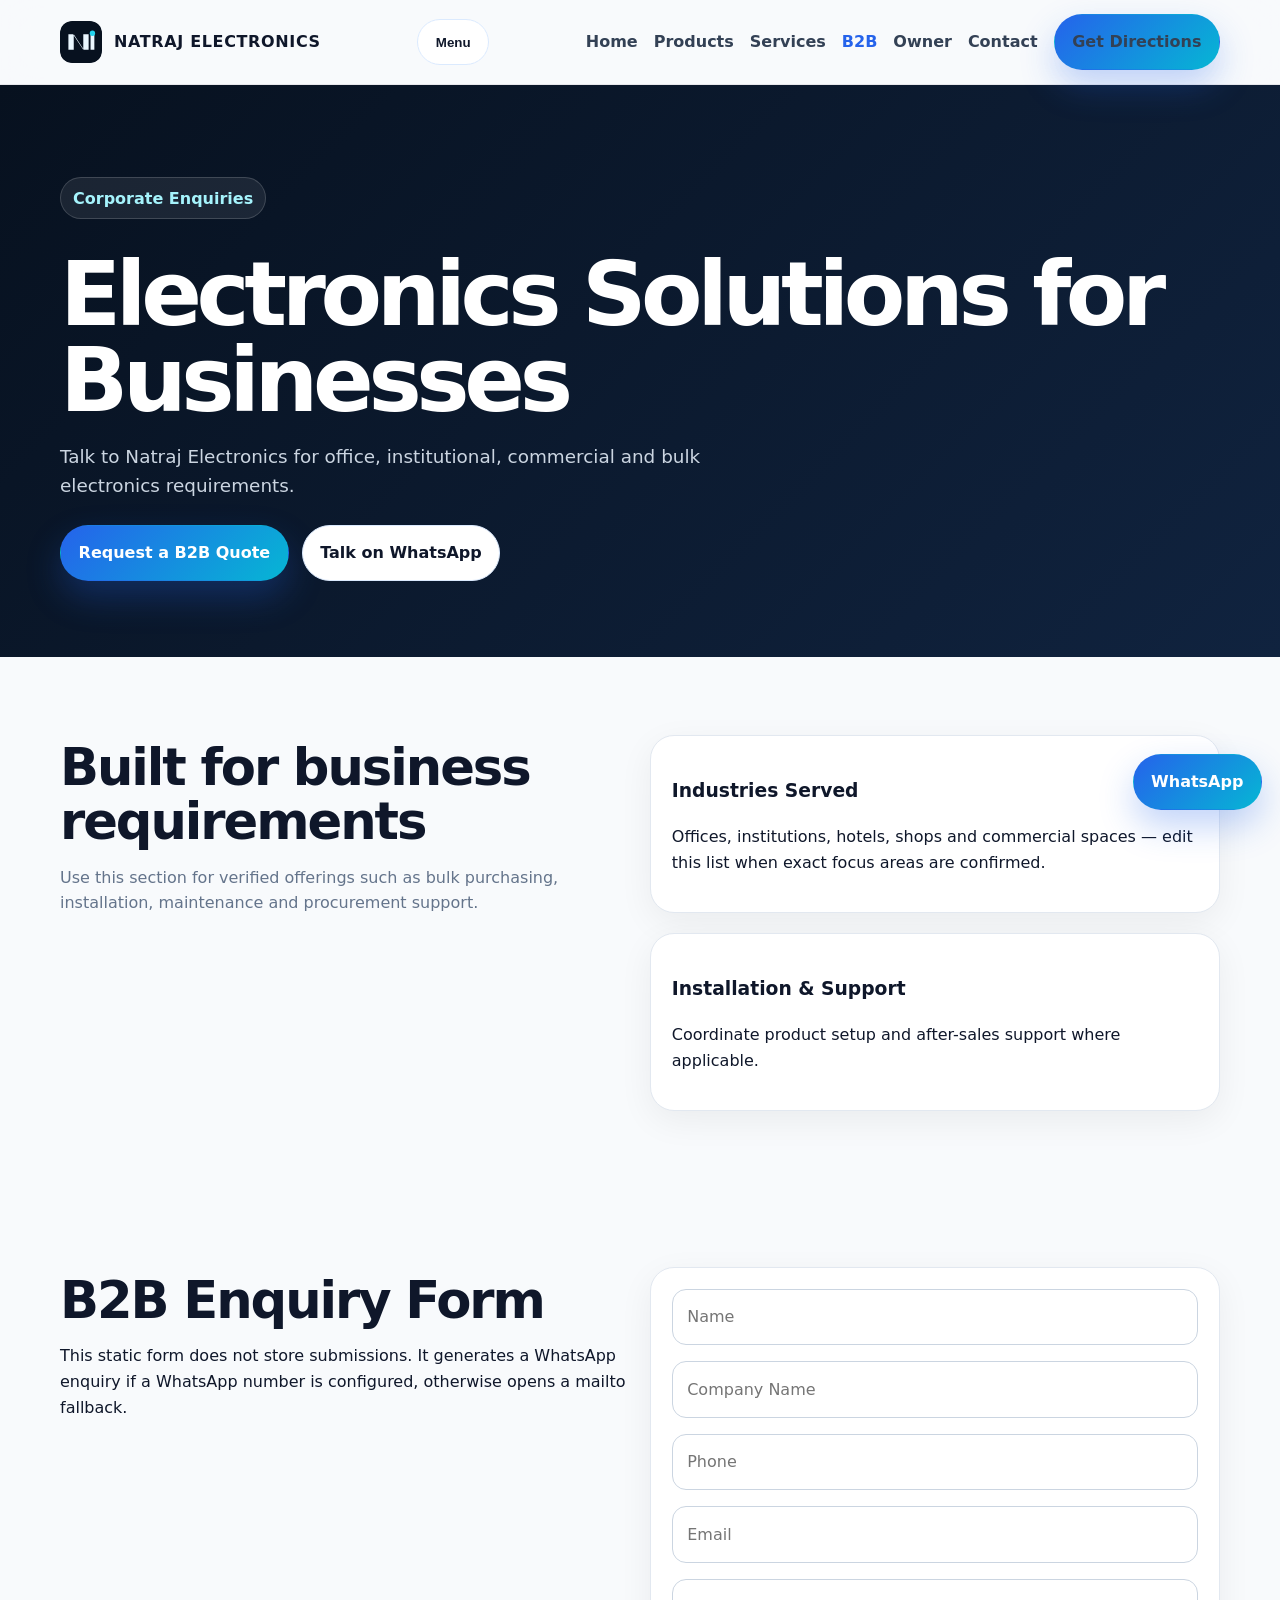
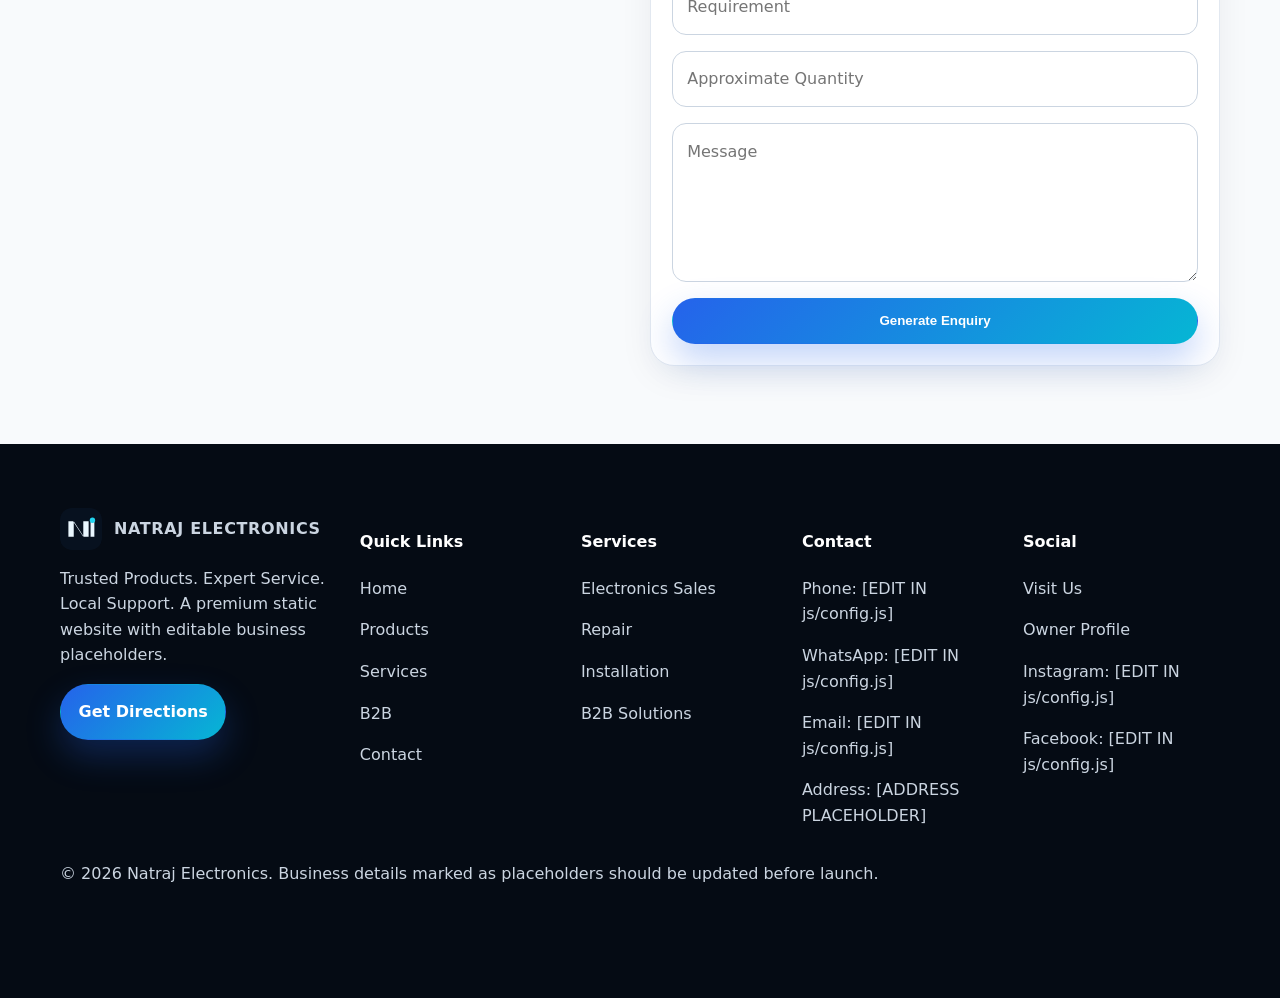
==== b2b.html @ 84f80be2 "Build static Natraj Electronics website" ====
<!doctype html><html lang="en"><head><meta charset="utf-8"><meta name="viewport" content="width=device-width,initial-scale=1"><title>B2B Electronics Solutions | Natraj Electronics</title><meta name="description" content="B2B electronics, bulk purchase, installation and support enquiry page for Natraj Electronics."><link rel="canonical" href="./b2b.html"><meta property="og:title" content="B2B Electronics Solutions | Natraj Electronics"><meta property="og:description" content="B2B electronics, bulk purchase, installation and support enquiry page for Natraj Electronics."><meta property="og:image" content="assets/images/shop/og-image.svg"><meta name="twitter:card" content="summary_large_image"><link rel="icon" href="favicon/favicon.svg"><link rel="apple-touch-icon" href="favicon/apple-touch-icon.svg"><link rel="stylesheet" href="css/style.css"><link rel="stylesheet" href="css/animations.css"><link rel="stylesheet" href="css/responsive.css"><script type="application/ld+json">{"@context":"https://schema.org","@type":"ElectronicsStore","name":"Natraj Electronics","address":"[ADDRESS PLACEHOLDER]","geo":{"@type":"GeoCoordinates","latitude":25.8860802,"longitude":87.193585},"url":"[CANONICAL URL PLACEHOLDER]","telephone":"[PHONE PLACEHOLDER]"}</script></head><body data-page="page"><a class="skip-link" href="#main">Skip to content</a><header class="site-header"><div class="container nav"><a class="brand" href="index.html"><img src="assets/images/logo/mark.svg" alt="Temporary NE brand mark"><span>NATRAJ ELECTRONICS</span></a><button class="btn btn-secondary menu-toggle" aria-expanded="false">Menu</button><nav class="nav-links" aria-label="Primary"><a href="index.html">Home</a><a href="products.html">Products</a><a href="services.html">Services</a><a href="b2b.html">B2B</a><a href="owner.html">Owner</a><a href="contact.html">Contact</a><a class="btn btn-primary" data-link="maps" target="_blank" rel="noopener">Get Directions</a></nav></div></header><main id="main"><section class="page-hero"><div class="container"><p class="eyebrow">Corporate Enquiries</p><h1>Electronics Solutions for Businesses</h1><p class="lead">Talk to Natraj Electronics for office, institutional, commercial and bulk electronics requirements.</p><div class="hero-actions"><a class="btn btn-primary" href="#b2b-form">Request a B2B Quote</a><a class="btn btn-secondary" data-link="whatsapp">Talk on WhatsApp</a></div></div></section><section><div class="container grid cols-2"><div><h2 class="section-title">Built for business requirements</h2><p class="muted">Use this section for verified offerings such as bulk purchasing, installation, maintenance and procurement support.</p><div id="b2bItems" class="filters"></div></div><div class="grid"><div class="card"><h3>Industries Served</h3><p>Offices, institutions, hotels, shops and commercial spaces — edit this list when exact focus areas are confirmed.</p></div><div class="card"><h3>Installation & Support</h3><p>Coordinate product setup and after-sales support where applicable.</p></div></div></div></section><section id="b2b-form"><div class="container grid cols-2"><div><h2 class="section-title">B2B Enquiry Form</h2><p>This static form does not store submissions. It generates a WhatsApp enquiry if a WhatsApp number is configured, otherwise opens a mailto fallback.</p></div><form class="card form" data-enquiry-form><input name="name" placeholder="Name" required><input name="company" placeholder="Company Name"><input name="phone" placeholder="Phone" required><input name="email" type="email" placeholder="Email"><input name="requirement" placeholder="Requirement"><input name="quantity" placeholder="Approximate Quantity"><textarea name="message" rows="5" placeholder="Message"></textarea><button class="btn btn-primary" type="submit">Generate Enquiry</button></form></div></section></main><footer class="site-footer"><div class="container footer-grid"><div><a class="brand" href="index.html"><img src="assets/images/logo/mark.svg" alt="Temporary NE brand mark"><span>NATRAJ ELECTRONICS</span></a><p>Trusted Products. Expert Service. Local Support. A premium static website with editable business placeholders.</p><a class="btn btn-primary" data-link="maps" target="_blank" rel="noopener">Get Directions</a></div><div><h4>Quick Links</h4><p><a href="index.html">Home</a></p><p><a href="products.html">Products</a></p><p><a href="services.html">Services</a></p><p><a href="b2b.html">B2B</a></p><p><a href="contact.html">Contact</a></p></div><div><h4>Services</h4><p>Electronics Sales</p><p>Repair</p><p>Installation</p><p>B2B Solutions</p></div><div><h4>Contact</h4><p>Phone: <span data-config="phone"></span></p><p>WhatsApp: <span data-config="whatsapp"></span></p><p>Email: <span data-config="email"></span></p><p>Address: <span data-config="address"></span></p></div><div><h4>Social</h4><p><a data-link="maps" target="_blank" rel="noopener">Visit Us</a></p><p><a href="owner.html">Owner Profile</a></p><p>Instagram: <span data-config="instagram"></span></p><p>Facebook: <span data-config="facebook"></span></p></div></div><div class="container"><p>© <span class="year"></span> Natraj Electronics. Business details marked as placeholders should be updated before launch.</p></div></footer><a class="btn btn-primary floating-whatsapp" data-link="whatsapp" aria-label="WhatsApp Natraj Electronics">WhatsApp</a><nav class="mobile-bottom-nav" aria-label="Mobile quick navigation"><a href="index.html">Home</a><a href="products.html">Products</a><a href="services.html">Services</a><a data-link="whatsapp">WhatsApp</a><a data-link="call">Call</a></nav><script src="js/config.js"></script><script src="js/products.js"></script><script src="js/services.js"></script><script src="js/main.js"></script><script src="js/contact.js"></script></body></html>
---- css/style.css ----
:root{--navy:#07111f;--ink:#0f172a;--muted:#64748b;--line:#dbeafe;--blue:#2563eb;--cyan:#06b6d4;--warm:#f59e0b;--bg:#f8fafc;--card:#ffffff;--radius:24px;--shadow:0 24px 70px rgba(2,8,23,.12)}*{box-sizing:border-box}html{scroll-behavior:smooth}body{margin:0;font-family:Inter,ui-sans-serif,system-ui,-apple-system,Segoe UI,Arial,sans-serif;background:var(--bg);color:var(--ink);line-height:1.6}a{color:inherit;text-decoration:none}img{max-width:100%;height:auto}.container{width:min(1160px,92vw);margin:auto}.skip-link{position:absolute;left:-999px}.skip-link:focus{left:1rem;top:1rem;z-index:99;background:#fff;padding:.75rem;border-radius:10px}.site-header{position:sticky;top:0;z-index:50;background:rgba(248,250,252,.85);backdrop-filter:blur(18px);border-bottom:1px solid rgba(15,23,42,.08)}.nav{display:flex;align-items:center;justify-content:space-between;padding:14px 0}.brand{display:flex;gap:.75rem;align-items:center;font-weight:900;letter-spacing:.04em}.brand img{width:42px;border-radius:12px}.nav-links{display:flex;gap:1rem;align-items:center}.nav-links a{font-weight:700;color:#334155}.nav-links a:hover,.nav-links a.active{color:var(--blue)}.menu-toggle{display:none}.btn{display:inline-flex;align-items:center;justify-content:center;gap:.5rem;border:1px solid transparent;border-radius:999px;padding:.9rem 1.1rem;font-weight:850;transition:.25s ease;cursor:pointer}.btn-primary{background:linear-gradient(135deg,var(--blue),var(--cyan));color:#fff;box-shadow:0 16px 35px rgba(37,99,235,.28)}.btn-secondary{background:#fff;color:var(--ink);border-color:#dbeafe}.btn-dark{background:var(--navy);color:#fff}.btn:hover{transform:translateY(-2px)}.hero{position:relative;overflow:hidden;background:radial-gradient(circle at 80% 10%,rgba(6,182,212,.28),transparent 30%),linear-gradient(135deg,#07111f,#0b1b34 60%,#0f172a);color:#fff}.hero:before{content:"";position:absolute;inset:0;background-image:linear-gradient(rgba(255,255,255,.05) 1px,transparent 1px),linear-gradient(90deg,rgba(255,255,255,.05) 1px,transparent 1px);background-size:44px 44px;mask-image:linear-gradient(to bottom,#000,transparent);animation:grid 18s linear infinite}.hero-grid{position:relative;display:grid;grid-template-columns:1.05fr .95fr;gap:3rem;align-items:center;padding:86px 0 58px}.eyebrow{display:inline-flex;color:#a5f3fc;background:rgba(255,255,255,.08);border:1px solid rgba(255,255,255,.16);padding:.45rem .75rem;border-radius:999px;font-weight:800}.hero h1,.page-hero h1{font-size:clamp(2.6rem,7vw,5.6rem);line-height:.96;letter-spacing:-.06em;margin:1rem 0}.lead{font-size:1.15rem;color:#cbd5e1;max-width:680px}.hero-actions,.action-row{display:flex;gap:.8rem;flex-wrap:wrap;margin-top:1.5rem}.device-stage{min-height:360px;position:relative;border:1px solid rgba(255,255,255,.12);border-radius:34px;background:rgba(255,255,255,.06);box-shadow:inset 0 1px rgba(255,255,255,.18);backdrop-filter:blur(12px);padding:2rem}.device{position:absolute;border-radius:24px;background:linear-gradient(145deg,rgba(255,255,255,.22),rgba(255,255,255,.05));border:1px solid rgba(255,255,255,.16);box-shadow:0 30px 70px rgba(0,0,0,.25)}.tv{width:72%;height:42%;left:10%;top:16%}.phone{width:24%;height:52%;right:10%;bottom:12%}.chip{width:32%;height:28%;left:18%;bottom:14%}.quick-actions{margin-top:-26px;position:relative;z-index:2}.quick-actions .panel{display:grid;grid-template-columns:repeat(5,1fr);gap:.8rem;background:#fff;border:1px solid #e2e8f0;border-radius:24px;padding:.8rem;box-shadow:var(--shadow)}section{padding:78px 0}.section-head{display:flex;justify-content:space-between;gap:1rem;align-items:end;margin-bottom:2rem}.section-head h2,.section-title{font-size:clamp(2rem,4vw,3.2rem);line-height:1.05;letter-spacing:-.04em;margin:.4rem 0}.muted{color:var(--muted)}.grid{display:grid;gap:1.25rem}.cols-3{grid-template-columns:repeat(3,1fr)}.cols-2{grid-template-columns:repeat(2,1fr)}.card{background:var(--card);border:1px solid #e2e8f0;border-radius:var(--radius);padding:1.3rem;box-shadow:0 10px 35px rgba(2,8,23,.06);transition:.25s}.card:hover{transform:translateY(-4px);box-shadow:var(--shadow)}.dark-card{background:linear-gradient(145deg,#07111f,#10233f);color:#fff;border-color:rgba(255,255,255,.1)}.product-card img{border-radius:18px;aspect-ratio:16/10;object-fit:cover}.badge{display:inline-flex;padding:.32rem .65rem;border-radius:999px;background:#e0f2fe;color:#075985;font-weight:850;font-size:.82rem}.filters{display:flex;flex-wrap:wrap;gap:.7rem;margin-bottom:1rem}.filter-btn{border:1px solid #cbd5e1;background:#fff;border-radius:999px;padding:.65rem .9rem;font-weight:800}.filter-btn.active{background:var(--navy);color:#fff}.search{width:min(420px,100%);border:1px solid #cbd5e1;border-radius:999px;padding:.85rem 1rem}.timeline{display:grid;grid-template-columns:repeat(5,1fr);gap:.8rem;counter-reset:step}.timeline .card:before{counter-increment:step;content:counter(step);display:grid;place-items:center;width:38px;height:38px;border-radius:50%;background:#dbeafe;color:#1d4ed8;font-weight:900}.b2b-band{background:radial-gradient(circle at 20% 0,rgba(34,211,238,.25),transparent 35%),var(--navy);color:#fff}.form{display:grid;gap:1rem}.form input,.form textarea,.form select{width:100%;border:1px solid #cbd5e1;border-radius:14px;padding:.9rem;font:inherit}.site-footer{background:#050b14;color:#cbd5e1;padding:64px 0 96px}.footer-grid{display:grid;grid-template-columns:1.4fr repeat(4,1fr);gap:1.5rem}.footer-grid h3,.footer-grid h4{color:#fff}.floating-whatsapp{position:fixed;right:18px;bottom:90px;z-index:40}.mobile-bottom-nav{display:none}.reveal{opacity:0;transform:translateY(18px);transition:.6s}.reveal.visible{opacity:1;transform:none}.page-hero{background:linear-gradient(135deg,#07111f,#10233f);color:#fff;padding:76px 0}.placeholder{border:1px dashed #38bdf8;background:#ecfeff;color:#155e75;padding:.25rem .45rem;border-radius:8px}@keyframes grid{to{background-position:44px 44px}}@media(max-width:850px){.nav-links{display:none;position:absolute;top:70px;left:4vw;right:4vw;background:#fff;border:1px solid #e2e8f0;border-radius:18px;padding:1rem;box-shadow:var(--shadow);flex-direction:column}.nav-links.open{display:flex}.menu-toggle{display:inline-flex}.hero-grid,.cols-2,.cols-3{grid-template-columns:1fr}.quick-actions .panel{grid-template-columns:1fr 1fr}.timeline{grid-template-columns:1fr}.footer-grid{grid-template-columns:1fr 1fr}.mobile-bottom-nav{display:grid;grid-template-columns:repeat(5,1fr);position:fixed;bottom:0;left:0;right:0;background:#fff;border-top:1px solid #e2e8f0;z-index:60}.mobile-bottom-nav a{padding:.65rem .25rem;text-align:center;font-size:.78rem;font-weight:800}.floating-whatsapp{bottom:78px}}@media(max-width:560px){.quick-actions .panel,.footer-grid{grid-template-columns:1fr}.device-stage{min-height:260px}.section-head{display:block}}@media(prefers-reduced-motion:reduce){*,*:before,*:after{animation:none!important;transition:none!important;scroll-behavior:auto!important}.reveal{opacity:1;transform:none}}
---- css/animations.css ----
.magnetic{position:relative;overflow:hidden}.magnetic:after{content:"";position:absolute;inset:auto auto -60% -20%;width:80%;height:160%;background:rgba(255,255,255,.25);transform:rotate(20deg);transition:.35s}.magnetic:hover:after{left:110%}.pulse-dot{width:.65rem;height:.65rem;border-radius:50%;background:#22c55e;box-shadow:0 0 0 8px rgba(34,197,94,.14)}
---- css/responsive.css ----
/* Additional responsive overrides can be added here without editing the core design system. */
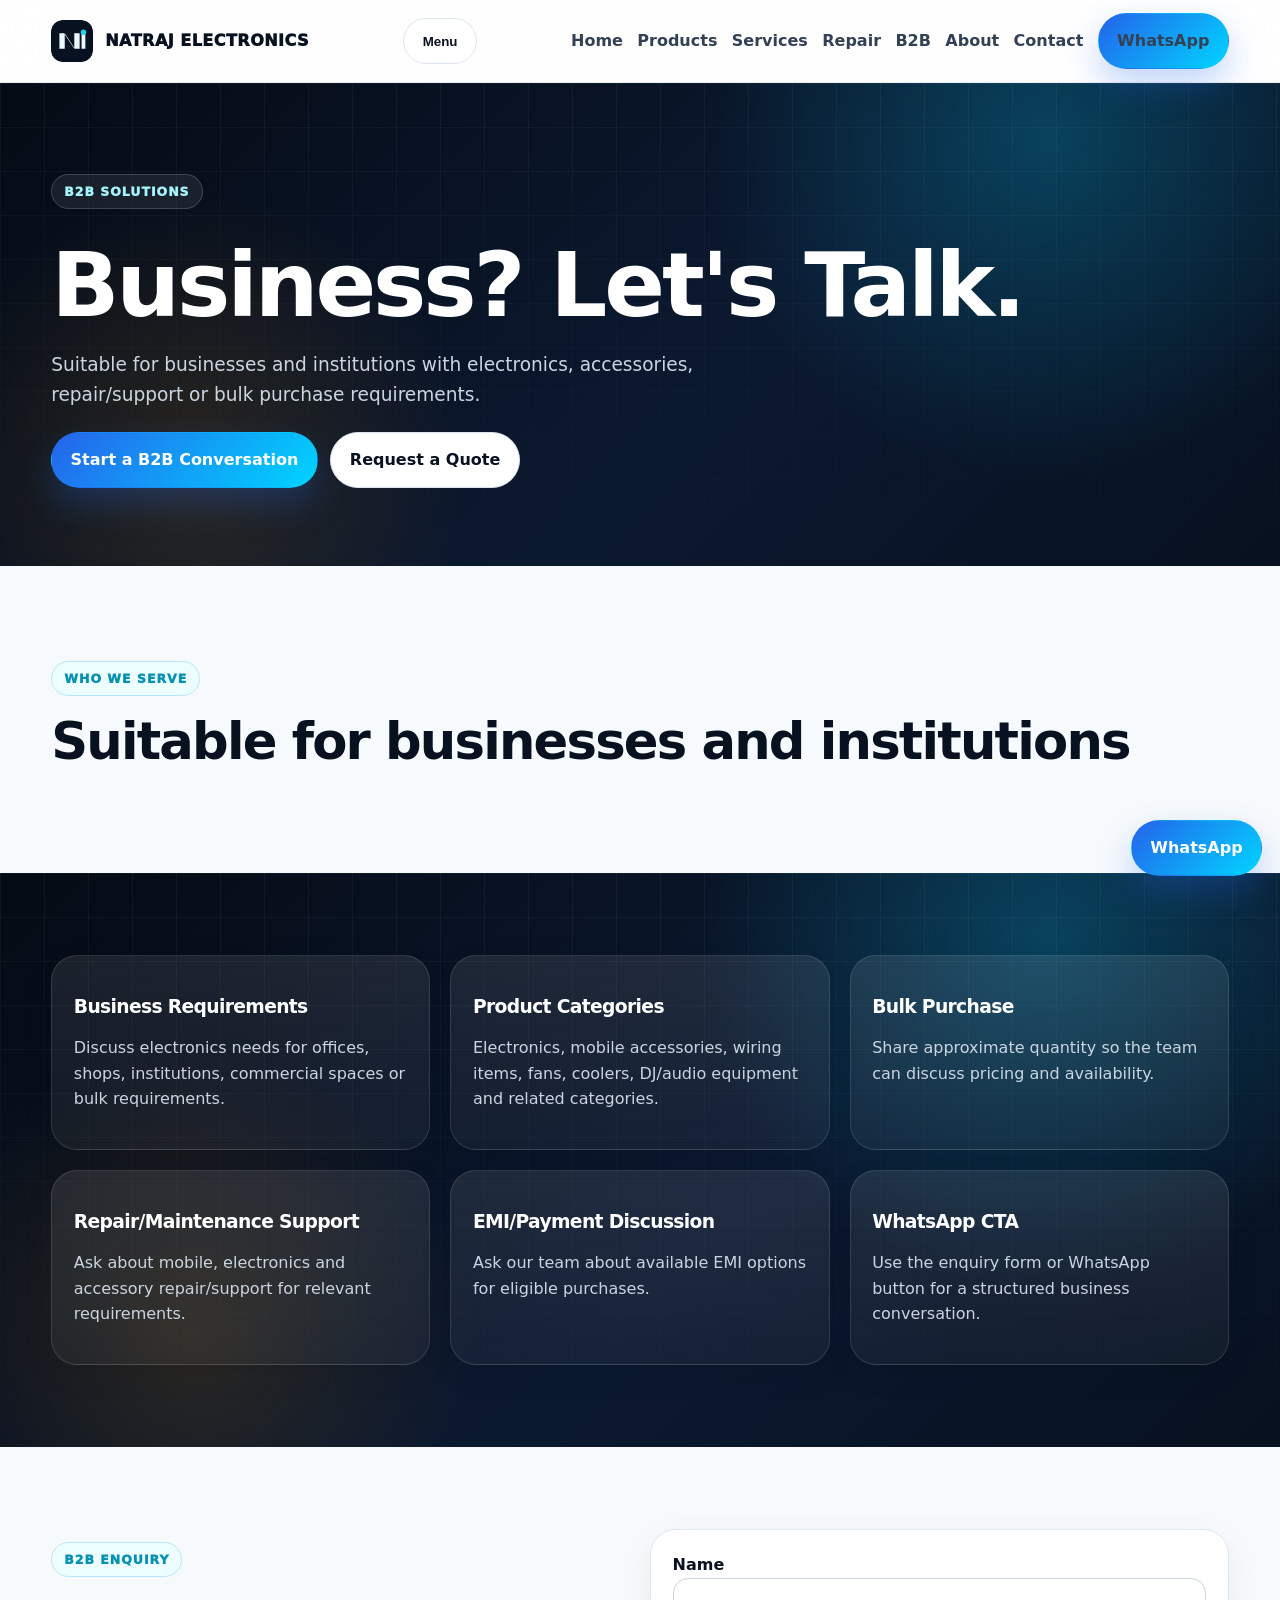
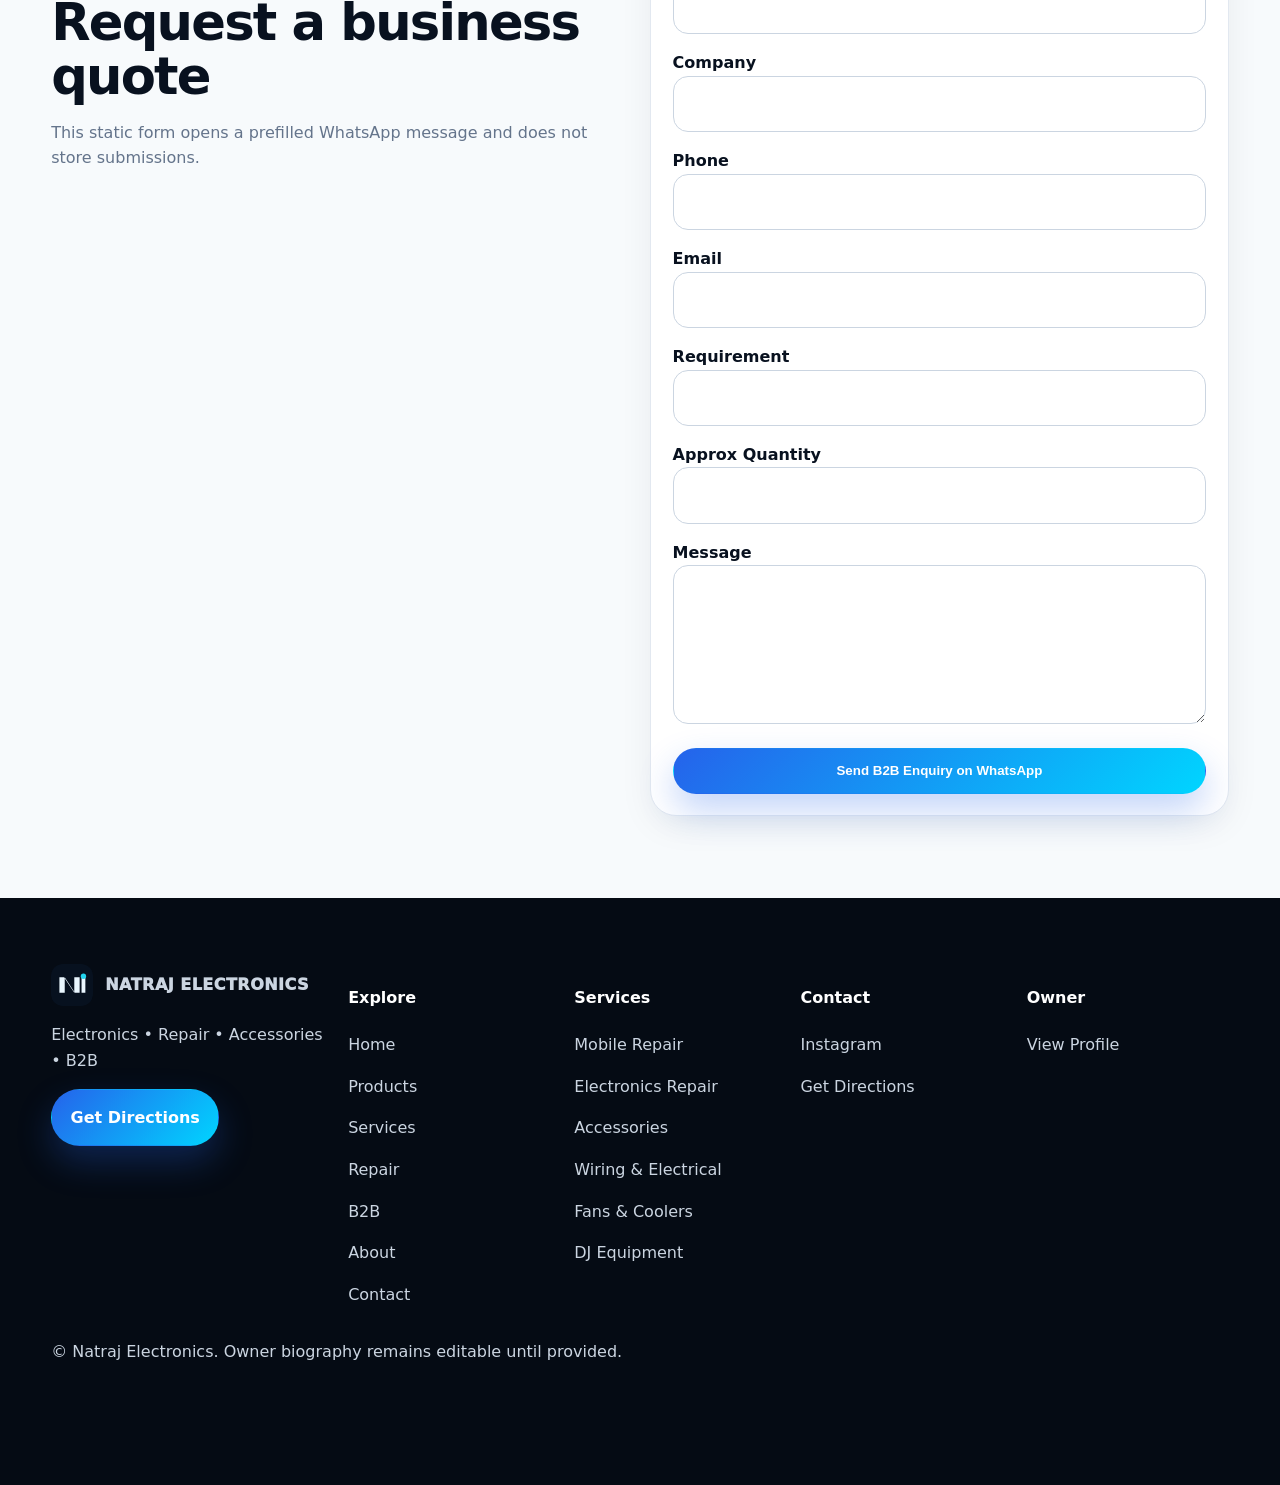
==== commit 61822a98: "Upgrade Natraj Electronics premium website" ====
--- a/b2b.html
+++ b/b2b.html
@@ -1 +1 @@
-<!doctype html><html lang="en"><head><meta charset="utf-8"><meta name="viewport" content="width=device-width,initial-scale=1"><title>B2B Electronics Solutions | Natraj Electronics</title><meta name="description" content="B2B electronics, bulk purchase, installation and support enquiry page for Natraj Electronics."><link rel="canonical" href="./b2b.html"><meta property="og:title" content="B2B Electronics Solutions | Natraj Electronics"><meta property="og:description" content="B2B electronics, bulk purchase, installation and support enquiry page for Natraj Electronics."><meta property="og:image" content="assets/images/shop/og-image.svg"><meta name="twitter:card" content="summary_large_image"><link rel="icon" href="favicon/favicon.svg"><link rel="apple-touch-icon" href="favicon/apple-touch-icon.svg"><link rel="stylesheet" href="css/style.css"><link rel="stylesheet" href="css/animations.css"><link rel="stylesheet" href="css/responsive.css"><script type="application/ld+json">{"@context":"https://schema.org","@type":"ElectronicsStore","name":"Natraj Electronics","address":"[ADDRESS PLACEHOLDER]","geo":{"@type":"GeoCoordinates","latitude":25.8860802,"longitude":87.193585},"url":"[CANONICAL URL PLACEHOLDER]","telephone":"[PHONE PLACEHOLDER]"}</script></head><body data-page="page"><a class="skip-link" href="#main">Skip to content</a><header class="site-header"><div class="container nav"><a class="brand" href="index.html"><img src="assets/images/logo/mark.svg" alt="Temporary NE brand mark"><span>NATRAJ ELECTRONICS</span></a><button class="btn btn-secondary menu-toggle" aria-expanded="false">Menu</button><nav class="nav-links" aria-label="Primary"><a href="index.html">Home</a><a href="products.html">Products</a><a href="services.html">Services</a><a href="b2b.html">B2B</a><a href="owner.html">Owner</a><a href="contact.html">Contact</a><a class="btn btn-primary" data-link="maps" target="_blank" rel="noopener">Get Directions</a></nav></div></header><main id="main"><section class="page-hero"><div class="container"><p class="eyebrow">Corporate Enquiries</p><h1>Electronics Solutions for Businesses</h1><p class="lead">Talk to Natraj Electronics for office, institutional, commercial and bulk electronics requirements.</p><div class="hero-actions"><a class="btn btn-primary" href="#b2b-form">Request a B2B Quote</a><a class="btn btn-secondary" data-link="whatsapp">Talk on WhatsApp</a></div></div></section><section><div class="container grid cols-2"><div><h2 class="section-title">Built for business requirements</h2><p class="muted">Use this section for verified offerings such as bulk purchasing, installation, maintenance and procurement support.</p><div id="b2bItems" class="filters"></div></div><div class="grid"><div class="card"><h3>Industries Served</h3><p>Offices, institutions, hotels, shops and commercial spaces — edit this list when exact focus areas are confirmed.</p></div><div class="card"><h3>Installation & Support</h3><p>Coordinate product setup and after-sales support where applicable.</p></div></div></div></section><section id="b2b-form"><div class="container grid cols-2"><div><h2 class="section-title">B2B Enquiry Form</h2><p>This static form does not store submissions. It generates a WhatsApp enquiry if a WhatsApp number is configured, otherwise opens a mailto fallback.</p></div><form class="card form" data-enquiry-form><input name="name" placeholder="Name" required><input name="company" placeholder="Company Name"><input name="phone" placeholder="Phone" required><input name="email" type="email" placeholder="Email"><input name="requirement" placeholder="Requirement"><input name="quantity" placeholder="Approximate Quantity"><textarea name="message" rows="5" placeholder="Message"></textarea><button class="btn btn-primary" type="submit">Generate Enquiry</button></form></div></section></main><footer class="site-footer"><div class="container footer-grid"><div><a class="brand" href="index.html"><img src="assets/images/logo/mark.svg" alt="Temporary NE brand mark"><span>NATRAJ ELECTRONICS</span></a><p>Trusted Products. Expert Service. Local Support. A premium static website with editable business placeholders.</p><a class="btn btn-primary" data-link="maps" target="_blank" rel="noopener">Get Directions</a></div><div><h4>Quick Links</h4><p><a href="index.html">Home</a></p><p><a href="products.html">Products</a></p><p><a href="services.html">Services</a></p><p><a href="b2b.html">B2B</a></p><p><a href="contact.html">Contact</a></p></div><div><h4>Services</h4><p>Electronics Sales</p><p>Repair</p><p>Installation</p><p>B2B Solutions</p></div><div><h4>Contact</h4><p>Phone: <span data-config="phone"></span></p><p>WhatsApp: <span data-config="whatsapp"></span></p><p>Email: <span data-config="email"></span></p><p>Address: <span data-config="address"></span></p></div><div><h4>Social</h4><p><a data-link="maps" target="_blank" rel="noopener">Visit Us</a></p><p><a href="owner.html">Owner Profile</a></p><p>Instagram: <span data-config="instagram"></span></p><p>Facebook: <span data-config="facebook"></span></p></div></div><div class="container"><p>© <span class="year"></span> Natraj Electronics. Business details marked as placeholders should be updated before launch.</p></div></footer><a class="btn btn-primary floating-whatsapp" data-link="whatsapp" aria-label="WhatsApp Natraj Electronics">WhatsApp</a><nav class="mobile-bottom-nav" aria-label="Mobile quick navigation"><a href="index.html">Home</a><a href="products.html">Products</a><a href="services.html">Services</a><a data-link="whatsapp">WhatsApp</a><a data-link="call">Call</a></nav><script src="js/config.js"></script><script src="js/products.js"></script><script src="js/services.js"></script><script src="js/main.js"></script><script src="js/contact.js"></script></body></html>
+<!doctype html><html lang="en"><head><meta charset="utf-8"><meta name="viewport" content="width=device-width,initial-scale=1"><title>B2B Electronics Solutions | Natraj Electronics</title><meta name="description" content="Dedicated B2B page for business electronics requirements, bulk purchase, repair support, product categories and EMI discussion."><link rel="canonical" href="./b2b.html"><meta property="og:title" content="B2B Electronics Solutions | Natraj Electronics"><meta property="og:description" content="Dedicated B2B page for business electronics requirements, bulk purchase, repair support, product categories and EMI discussion."><meta property="og:image" content="assets/images/shop/og-image.svg"><meta name="twitter:card" content="summary_large_image"><meta name="twitter:title" content="B2B Electronics Solutions | Natraj Electronics"><meta name="twitter:description" content="Dedicated B2B page for business electronics requirements, bulk purchase, repair support, product categories and EMI discussion."><link rel="icon" href="favicon/favicon.svg"><link rel="apple-touch-icon" href="favicon/apple-touch-icon.svg"><link rel="stylesheet" href="css/style.css"><script type="application/ld+json">{"@context":"https://schema.org","@graph":[{"@type":"ElectronicsStore","name":"Natraj Electronics","telephone":"+918969154444","email":"akashakash4657@gmail.com","sameAs":["https://www.instagram.com/natr.aj4444/"],"geo":{"@type":"GeoCoordinates","latitude":25.8860802,"longitude":87.193585},"hasMap":"https://www.google.com/maps/place/Natraj+Electronics/"},{"@type":"WebSite","name":"Natraj Electronics","url":"./"}]}</script></head><body data-page="page"><a class="skip-link" href="#main">Skip to content</a><header class="site-header"><div class="container nav"><a class="brand" href="index.html"><img src="assets/images/logo/mark.svg" alt="Natraj Electronics logo"><span>NATRAJ ELECTRONICS</span></a><button class="btn btn-secondary menu-toggle" type="button" aria-expanded="false" aria-label="Toggle navigation">Menu</button><nav class="nav-links" aria-label="Primary"><a href="index.html">Home</a><a href="products.html">Products</a><a href="services.html">Services</a><a href="services.html#repair">Repair</a><a href="b2b.html">B2B</a><a href="owner.html">About</a><a href="contact.html">Contact</a><a class="btn btn-primary" data-link="whatsapp" target="_blank" rel="noopener">WhatsApp</a></nav></div></header><main id="main"><section class="page-hero"><div class="container"><p class="eyebrow">B2B Solutions</p><h1>Business? Let's Talk.</h1><p class="lead">Suitable for businesses and institutions with electronics, accessories, repair/support or bulk purchase requirements.</p><div class="hero-actions"><a class="btn btn-primary" data-link="whatsapp" data-message-key="b2b" target="_blank" rel="noopener">Start a B2B Conversation</a><a class="btn btn-secondary" href="#b2b-form">Request a Quote</a></div></div></section><section><div class="container"><p class="eyebrow">Who we serve</p><h2 class="section-title">Suitable for businesses and institutions</h2><div id="b2bItems" class="filters"></div></div></section><section class="dark-section"><div class="container grid cols-3"><article class="service-card"><h3>Business Requirements</h3><p>Discuss electronics needs for offices, shops, institutions, commercial spaces or bulk requirements.</p></article><article class="service-card"><h3>Product Categories</h3><p>Electronics, mobile accessories, wiring items, fans, coolers, DJ/audio equipment and related categories.</p></article><article class="service-card"><h3>Bulk Purchase</h3><p>Share approximate quantity so the team can discuss pricing and availability.</p></article><article class="service-card"><h3>Repair/Maintenance Support</h3><p>Ask about mobile, electronics and accessory repair/support for relevant requirements.</p></article><article class="service-card"><h3>EMI/Payment Discussion</h3><p>Ask our team about available EMI options for eligible purchases.</p></article><article class="service-card"><h3>WhatsApp CTA</h3><p>Use the enquiry form or WhatsApp button for a structured business conversation.</p></article></div></section><section id="b2b-form"><div class="container grid cols-2"><div><p class="eyebrow">B2B Enquiry</p><h2 class="section-title">Request a business quote</h2><p class="muted">This static form opens a prefilled WhatsApp message and does not store submissions.</p></div><form class="card form" data-enquiry-form><label>Name<input name="name" required></label><label>Company<input name="company"></label><label>Phone<input name="phone" required></label><label>Email<input name="email" type="email"></label><label>Requirement<input name="requirement"></label><label>Approx Quantity<input name="quantity"></label><label>Message<textarea name="message" rows="5"></textarea></label><button class="btn btn-primary" type="submit">Send B2B Enquiry on WhatsApp</button></form></div></section></main><footer class="site-footer"><div class="container footer-grid"><div><a class="brand" href="index.html"><img src="assets/images/logo/mark.svg" alt="Natraj Electronics logo"><span>NATRAJ ELECTRONICS</span></a><p>Electronics • Repair • Accessories • B2B</p><a class="btn btn-primary" data-link="maps" target="_blank" rel="noopener">Get Directions</a></div><div><h4>Explore</h4><p><a href="index.html">Home</a></p><p><a href="products.html">Products</a></p><p><a href="services.html">Services</a></p><p><a href="services.html#repair">Repair</a></p><p><a href="b2b.html">B2B</a></p><p><a href="owner.html">About</a></p><p><a href="contact.html">Contact</a></p></div><div><h4>Services</h4><p>Mobile Repair</p><p>Electronics Repair</p><p>Accessories</p><p>Wiring & Electrical</p><p>Fans & Coolers</p><p>DJ Equipment</p></div><div><h4>Contact</h4><p><a data-link="call"><span data-config="phone"></span></a></p><p><a data-link="email"><span data-config="email"></span></a></p><p><a data-link="instagram" target="_blank" rel="noopener">Instagram</a></p><p><a data-link="maps" target="_blank" rel="noopener">Get Directions</a></p></div><div><h4>Owner</h4><p><span data-config="owner.name"></span></p><p><a data-link="owner" target="_blank" rel="noopener">View Profile</a></p></div></div><div class="container"><p>© <span class="year"></span> Natraj Electronics. Owner biography remains editable until provided.</p></div></footer><a class="btn btn-primary floating-whatsapp" data-link="whatsapp" target="_blank" rel="noopener" aria-label="WhatsApp Natraj Electronics">WhatsApp</a><nav class="mobile-bottom-nav" aria-label="Mobile quick navigation"><a href="index.html">Home</a><a href="products.html">Products</a><a data-link="whatsapp" target="_blank" rel="noopener">WhatsApp</a><a data-link="call">Call</a></nav><script src="js/config.js"></script><script src="js/products.js"></script><script src="js/services.js"></script><script src="js/main.js"></script><script src="js/contact.js"></script></body></html>
--- a/css/style.css
+++ b/css/style.css
@@ -1 +1 @@
-:root{--navy:#07111f;--ink:#0f172a;--muted:#64748b;--line:#dbeafe;--blue:#2563eb;--cyan:#06b6d4;--warm:#f59e0b;--bg:#f8fafc;--card:#ffffff;--radius:24px;--shadow:0 24px 70px rgba(2,8,23,.12)}*{box-sizing:border-box}html{scroll-behavior:smooth}body{margin:0;font-family:Inter,ui-sans-serif,system-ui,-apple-system,Segoe UI,Arial,sans-serif;background:var(--bg);color:var(--ink);line-height:1.6}a{color:inherit;text-decoration:none}img{max-width:100%;height:auto}.container{width:min(1160px,92vw);margin:auto}.skip-link{position:absolute;left:-999px}.skip-link:focus{left:1rem;top:1rem;z-index:99;background:#fff;padding:.75rem;border-radius:10px}.site-header{position:sticky;top:0;z-index:50;background:rgba(248,250,252,.85);backdrop-filter:blur(18px);border-bottom:1px solid rgba(15,23,42,.08)}.nav{display:flex;align-items:center;justify-content:space-between;padding:14px 0}.brand{display:flex;gap:.75rem;align-items:center;font-weight:900;letter-spacing:.04em}.brand img{width:42px;border-radius:12px}.nav-links{display:flex;gap:1rem;align-items:center}.nav-links a{font-weight:700;color:#334155}.nav-links a:hover,.nav-links a.active{color:var(--blue)}.menu-toggle{display:none}.btn{display:inline-flex;align-items:center;justify-content:center;gap:.5rem;border:1px solid transparent;border-radius:999px;padding:.9rem 1.1rem;font-weight:850;transition:.25s ease;cursor:pointer}.btn-primary{background:linear-gradient(135deg,var(--blue),var(--cyan));color:#fff;box-shadow:0 16px 35px rgba(37,99,235,.28)}.btn-secondary{background:#fff;color:var(--ink);border-color:#dbeafe}.btn-dark{background:var(--navy);color:#fff}.btn:hover{transform:translateY(-2px)}.hero{position:relative;overflow:hidden;background:radial-gradient(circle at 80% 10%,rgba(6,182,212,.28),transparent 30%),linear-gradient(135deg,#07111f,#0b1b34 60%,#0f172a);color:#fff}.hero:before{content:"";position:absolute;inset:0;background-image:linear-gradient(rgba(255,255,255,.05) 1px,transparent 1px),linear-gradient(90deg,rgba(255,255,255,.05) 1px,transparent 1px);background-size:44px 44px;mask-image:linear-gradient(to bottom,#000,transparent);animation:grid 18s linear infinite}.hero-grid{position:relative;display:grid;grid-template-columns:1.05fr .95fr;gap:3rem;align-items:center;padding:86px 0 58px}.eyebrow{display:inline-flex;color:#a5f3fc;background:rgba(255,255,255,.08);border:1px solid rgba(255,255,255,.16);padding:.45rem .75rem;border-radius:999px;font-weight:800}.hero h1,.page-hero h1{font-size:clamp(2.6rem,7vw,5.6rem);line-height:.96;letter-spacing:-.06em;margin:1rem 0}.lead{font-size:1.15rem;color:#cbd5e1;max-width:680px}.hero-actions,.action-row{display:flex;gap:.8rem;flex-wrap:wrap;margin-top:1.5rem}.device-stage{min-height:360px;position:relative;border:1px solid rgba(255,255,255,.12);border-radius:34px;background:rgba(255,255,255,.06);box-shadow:inset 0 1px rgba(255,255,255,.18);backdrop-filter:blur(12px);padding:2rem}.device{position:absolute;border-radius:24px;background:linear-gradient(145deg,rgba(255,255,255,.22),rgba(255,255,255,.05));border:1px solid rgba(255,255,255,.16);box-shadow:0 30px 70px rgba(0,0,0,.25)}.tv{width:72%;height:42%;left:10%;top:16%}.phone{width:24%;height:52%;right:10%;bottom:12%}.chip{width:32%;height:28%;left:18%;bottom:14%}.quick-actions{margin-top:-26px;position:relative;z-index:2}.quick-actions .panel{display:grid;grid-template-columns:repeat(5,1fr);gap:.8rem;background:#fff;border:1px solid #e2e8f0;border-radius:24px;padding:.8rem;box-shadow:var(--shadow)}section{padding:78px 0}.section-head{display:flex;justify-content:space-between;gap:1rem;align-items:end;margin-bottom:2rem}.section-head h2,.section-title{font-size:clamp(2rem,4vw,3.2rem);line-height:1.05;letter-spacing:-.04em;margin:.4rem 0}.muted{color:var(--muted)}.grid{display:grid;gap:1.25rem}.cols-3{grid-template-columns:repeat(3,1fr)}.cols-2{grid-template-columns:repeat(2,1fr)}.card{background:var(--card);border:1px solid #e2e8f0;border-radius:var(--radius);padding:1.3rem;box-shadow:0 10px 35px rgba(2,8,23,.06);transition:.25s}.card:hover{transform:translateY(-4px);box-shadow:var(--shadow)}.dark-card{background:linear-gradient(145deg,#07111f,#10233f);color:#fff;border-color:rgba(255,255,255,.1)}.product-card img{border-radius:18px;aspect-ratio:16/10;object-fit:cover}.badge{display:inline-flex;padding:.32rem .65rem;border-radius:999px;background:#e0f2fe;color:#075985;font-weight:850;font-size:.82rem}.filters{display:flex;flex-wrap:wrap;gap:.7rem;margin-bottom:1rem}.filter-btn{border:1px solid #cbd5e1;background:#fff;border-radius:999px;padding:.65rem .9rem;font-weight:800}.filter-btn.active{background:var(--navy);color:#fff}.search{width:min(420px,100%);border:1px solid #cbd5e1;border-radius:999px;padding:.85rem 1rem}.timeline{display:grid;grid-template-columns:repeat(5,1fr);gap:.8rem;counter-reset:step}.timeline .card:before{counter-increment:step;content:counter(step);display:grid;place-items:center;width:38px;height:38px;border-radius:50%;background:#dbeafe;color:#1d4ed8;font-weight:900}.b2b-band{background:radial-gradient(circle at 20% 0,rgba(34,211,238,.25),transparent 35%),var(--navy);color:#fff}.form{display:grid;gap:1rem}.form input,.form textarea,.form select{width:100%;border:1px solid #cbd5e1;border-radius:14px;padding:.9rem;font:inherit}.site-footer{background:#050b14;color:#cbd5e1;padding:64px 0 96px}.footer-grid{display:grid;grid-template-columns:1.4fr repeat(4,1fr);gap:1.5rem}.footer-grid h3,.footer-grid h4{color:#fff}.floating-whatsapp{position:fixed;right:18px;bottom:90px;z-index:40}.mobile-bottom-nav{display:none}.reveal{opacity:0;transform:translateY(18px);transition:.6s}.reveal.visible{opacity:1;transform:none}.page-hero{background:linear-gradient(135deg,#07111f,#10233f);color:#fff;padding:76px 0}.placeholder{border:1px dashed #38bdf8;background:#ecfeff;color:#155e75;padding:.25rem .45rem;border-radius:8px}@keyframes grid{to{background-position:44px 44px}}@media(max-width:850px){.nav-links{display:none;position:absolute;top:70px;left:4vw;right:4vw;background:#fff;border:1px solid #e2e8f0;border-radius:18px;padding:1rem;box-shadow:var(--shadow);flex-direction:column}.nav-links.open{display:flex}.menu-toggle{display:inline-flex}.hero-grid,.cols-2,.cols-3{grid-template-columns:1fr}.quick-actions .panel{grid-template-columns:1fr 1fr}.timeline{grid-template-columns:1fr}.footer-grid{grid-template-columns:1fr 1fr}.mobile-bottom-nav{display:grid;grid-template-columns:repeat(5,1fr);position:fixed;bottom:0;left:0;right:0;background:#fff;border-top:1px solid #e2e8f0;z-index:60}.mobile-bottom-nav a{padding:.65rem .25rem;text-align:center;font-size:.78rem;font-weight:800}.floating-whatsapp{bottom:78px}}@media(max-width:560px){.quick-actions .panel,.footer-grid{grid-template-columns:1fr}.device-stage{min-height:260px}.section-head{display:block}}@media(prefers-reduced-motion:reduce){*,*:before,*:after{animation:none!important;transition:none!important;scroll-behavior:auto!important}.reveal{opacity:1;transform:none}}
+:root{--ink:#08111f;--navy:#050b14;--panel:#0b1628;--muted:#64748b;--line:#dbe3ef;--electric:#00d5ff;--blue:#2563eb;--gold:#f59e0b;--bg:#f7fafc;--card:#fff;--radius:26px;--shadow:0 24px 80px rgba(2,8,23,.14)}*{box-sizing:border-box}html{scroll-behavior:smooth}body{margin:0;font-family:Inter,ui-sans-serif,system-ui,-apple-system,Segoe UI,Arial,sans-serif;background:var(--bg);color:var(--ink);line-height:1.6;padding-bottom:0}a{color:inherit;text-decoration:none}img{max-width:100%;height:auto}.container{width:min(1180px,92vw);margin:auto}.skip-link{position:absolute;left:-999px}.skip-link:focus{left:1rem;top:1rem;z-index:99;background:#fff;padding:.8rem 1rem;border-radius:12px}.site-header{position:sticky;top:0;z-index:50;background:rgba(255,255,255,.82);backdrop-filter:blur(18px);border-bottom:1px solid rgba(15,23,42,.08)}.nav{display:flex;align-items:center;justify-content:space-between;padding:13px 0}.brand{display:flex;gap:.75rem;align-items:center;font-weight:950;letter-spacing:.03em}.brand img{width:42px;border-radius:12px}.nav-links{display:flex;gap:.9rem;align-items:center}.nav-links a{font-weight:800;color:#334155}.nav-links a:hover,.nav-links a.active{color:var(--blue)}.menu-toggle{display:none}.btn{display:inline-flex;align-items:center;justify-content:center;gap:.5rem;border:1px solid transparent;border-radius:999px;padding:.9rem 1.15rem;font-weight:900;transition:.25s ease;cursor:pointer}.btn-primary{background:linear-gradient(135deg,var(--blue),var(--electric));color:#fff;box-shadow:0 16px 35px rgba(37,99,235,.28)}.btn-secondary{background:#fff;color:var(--ink);border-color:var(--line)}.btn-dark{background:var(--navy);color:#fff}.btn:hover{transform:translateY(-2px)}.text-link{color:var(--blue);font-weight:900}.hero,.page-hero,.dark-section{position:relative;overflow:hidden;background:radial-gradient(circle at 82% 12%,rgba(0,213,255,.22),transparent 30%),radial-gradient(circle at 15% 80%,rgba(245,158,11,.14),transparent 24%),linear-gradient(135deg,#050b14,#0b1930 58%,#07111f);color:#fff}.hero:before,.page-hero:before,.dark-section:before{content:"";position:absolute;inset:0;background-image:linear-gradient(rgba(255,255,255,.045) 1px,transparent 1px),linear-gradient(90deg,rgba(255,255,255,.045) 1px,transparent 1px);background-size:44px 44px;mask-image:linear-gradient(to bottom,#000,transparent)}.hero-grid{position:relative;display:grid;grid-template-columns:1.05fr .95fr;gap:3rem;align-items:center;padding:92px 0 70px}.eyebrow{display:inline-flex;align-items:center;gap:.45rem;color:#0891b2;background:#ecfeff;border:1px solid #bae6fd;padding:.42rem .75rem;border-radius:999px;font-weight:950;font-size:.78rem;letter-spacing:.08em;text-transform:uppercase}.hero .eyebrow,.page-hero .eyebrow,.dark-section .eyebrow{color:#a5f3fc;background:rgba(255,255,255,.08);border-color:rgba(255,255,255,.16)}h1,h2,h3{letter-spacing:-.035em;line-height:1.05}.hero h1,.page-hero h1{font-size:clamp(2.7rem,7vw,5.8rem);margin:1rem 0}.lead{font-size:1.16rem;color:#cbd5e1;max-width:720px}.hero-actions,.action-row{display:flex;gap:.8rem;flex-wrap:wrap;margin-top:1.4rem}.trust-strip{display:flex;gap:.6rem;flex-wrap:wrap;margin-top:1.5rem}.trust-strip span,.chip{display:inline-flex;padding:.45rem .75rem;border-radius:999px;background:rgba(255,255,255,.1);border:1px solid rgba(255,255,255,.16);color:#e0f2fe;font-weight:850}.device-stage{min-height:390px;position:relative;border:1px solid rgba(255,255,255,.14);border-radius:36px;background:rgba(255,255,255,.06);box-shadow:inset 0 1px rgba(255,255,255,.18),0 40px 100px rgba(0,0,0,.22);backdrop-filter:blur(12px);padding:2rem}.device{position:absolute;border-radius:26px;background:linear-gradient(145deg,rgba(255,255,255,.24),rgba(255,255,255,.05));border:1px solid rgba(255,255,255,.16);box-shadow:0 30px 70px rgba(0,0,0,.25)}.tv{width:72%;height:42%;left:10%;top:16%}.phone{width:24%;height:54%;right:10%;bottom:10%}.chip-device{width:32%;height:28%;left:18%;bottom:14%}section{padding:82px 0}.section-head{display:flex;justify-content:space-between;gap:1rem;align-items:end;margin-bottom:2rem}.section-head h2,.section-title{font-size:clamp(2rem,4vw,3.35rem);margin:.4rem 0}.muted{color:var(--muted)}.dark-section .muted,.dark-section p{color:#cbd5e1}.grid{display:grid;gap:1.25rem}.cols-4{grid-template-columns:repeat(4,1fr)}.cols-3{grid-template-columns:repeat(3,1fr)}.cols-2{grid-template-columns:repeat(2,1fr)}.card,.service-card{background:var(--card);border:1px solid #e2e8f0;border-radius:var(--radius);padding:1.35rem;box-shadow:0 10px 35px rgba(2,8,23,.06);transition:.25s}.card:hover,.service-card:hover{transform:translateY(-5px);box-shadow:var(--shadow)}.dark-card{background:linear-gradient(145deg,#07111f,#10233f);color:#fff;border-color:rgba(255,255,255,.1)}.service-card{background:linear-gradient(180deg,rgba(255,255,255,.09),rgba(255,255,255,.045));color:#fff;border-color:rgba(255,255,255,.12)}.service-icon{width:54px;height:54px;display:grid;place-items:center;border-radius:18px;background:rgba(0,213,255,.14);font-size:1.5rem}.badge{display:inline-flex;padding:.35rem .7rem;border-radius:999px;background:#e0f2fe;color:#075985;font-weight:900;font-size:.8rem}.product-media{position:relative;overflow:hidden;border-radius:20px;background:#eef6ff}.product-card img{aspect-ratio:16/10;object-fit:cover;width:100%;transition:.35s}.product-card:hover img{transform:scale(1.05)}.feature-badge{position:absolute;top:12px;right:12px;background:linear-gradient(135deg,var(--gold),#f97316);color:#fff;padding:.35rem .65rem;border-radius:999px;font-weight:900;font-size:.75rem}.price{font-size:1.05rem}.best-seller-layout{grid-template-columns:1.2fr .8fr .8fr}.best-seller-layout .feature-tile{grid-row:span 2}.best-seller-layout .feature-tile img{aspect-ratio:4/3}.filters{display:flex;flex-wrap:wrap;gap:.7rem;margin-bottom:1rem}.filter-btn{border:1px solid #cbd5e1;background:#fff;border-radius:999px;padding:.65rem .9rem;font-weight:850}.filter-btn.active{background:var(--navy);color:#fff}.search{width:min(430px,100%);border:1px solid #cbd5e1;border-radius:999px;padding:.9rem 1rem}.what-card{padding:1.6rem;border-radius:28px;background:linear-gradient(135deg,#fff,#eff6ff);border:1px solid #dbeafe}.repair-chips,.category-grid{display:flex;flex-wrap:wrap;gap:.75rem}.repair-chips span,.category-card{background:#fff;border:1px solid #dbeafe;border-radius:18px;padding:.85rem 1rem;font-weight:900;box-shadow:0 8px 22px rgba(2,8,23,.06)}.portrait-card{overflow:hidden}.owner-img{width:100%;aspect-ratio:4/5;object-fit:cover;border-radius:30px;background:#dbeafe}.contact-card p{font-size:1.08rem}.form{display:grid;gap:1rem}.form label{font-weight:900}.form input,.form textarea{width:100%;border:1px solid #cbd5e1;border-radius:15px;padding:.9rem;font:inherit}.site-footer{background:#050b14;color:#cbd5e1;padding:66px 0 104px}.footer-grid{display:grid;grid-template-columns:1.35fr repeat(4,1fr);gap:1.5rem}.footer-grid h4{color:#fff}.footer-grid a:hover{color:#67e8f9}.floating-whatsapp{position:fixed;right:18px;bottom:24px;z-index:40}.mobile-bottom-nav{display:none}.reveal{opacity:0;transform:translateY(18px);transition:.6s}.reveal.visible{opacity:1;transform:none}.page-hero{padding:78px 0}.split-panel{background:#fff;border:1px solid #e2e8f0;border-radius:34px;padding:1.2rem;box-shadow:var(--shadow)}.soft-section{background:linear-gradient(180deg,#fff,#f8fafc)}.accent-card{background:linear-gradient(135deg,#ecfeff,#fff7ed);border:1px solid #bae6fd}.mini-kicker{font-weight:950;color:var(--blue);text-transform:uppercase;font-size:.8rem;letter-spacing:.08em}@media(max-width:900px){body{padding-bottom:62px}.nav-links{display:none;position:absolute;top:70px;left:4vw;right:4vw;background:#fff;border:1px solid #e2e8f0;border-radius:20px;padding:1rem;box-shadow:var(--shadow);flex-direction:column;align-items:stretch}.nav-links.open{display:flex}.menu-toggle{display:inline-flex}.hero-grid,.cols-2,.cols-3,.cols-4,.best-seller-layout{grid-template-columns:1fr}.section-head{display:block}.footer-grid{grid-template-columns:1fr 1fr}.mobile-bottom-nav{display:grid;grid-template-columns:repeat(4,1fr);position:fixed;bottom:0;left:0;right:0;background:#fff;border-top:1px solid #e2e8f0;z-index:60;box-shadow:0 -10px 30px rgba(2,8,23,.08)}.mobile-bottom-nav a{padding:.65rem .25rem;text-align:center;font-size:.78rem;font-weight:900}.floating-whatsapp{display:none}}@media(max-width:560px){.footer-grid{grid-template-columns:1fr}.device-stage{min-height:260px}.hero-grid{padding:66px 0}.btn{width:100%}.mobile-bottom-nav a{width:auto}.hero-actions .btn,.action-row .btn{width:100%}}@media(prefers-reduced-motion:reduce){*,*:before,*:after{animation:none!important;transition:none!important;scroll-behavior:auto!important}.reveal{opacity:1;transform:none}}
